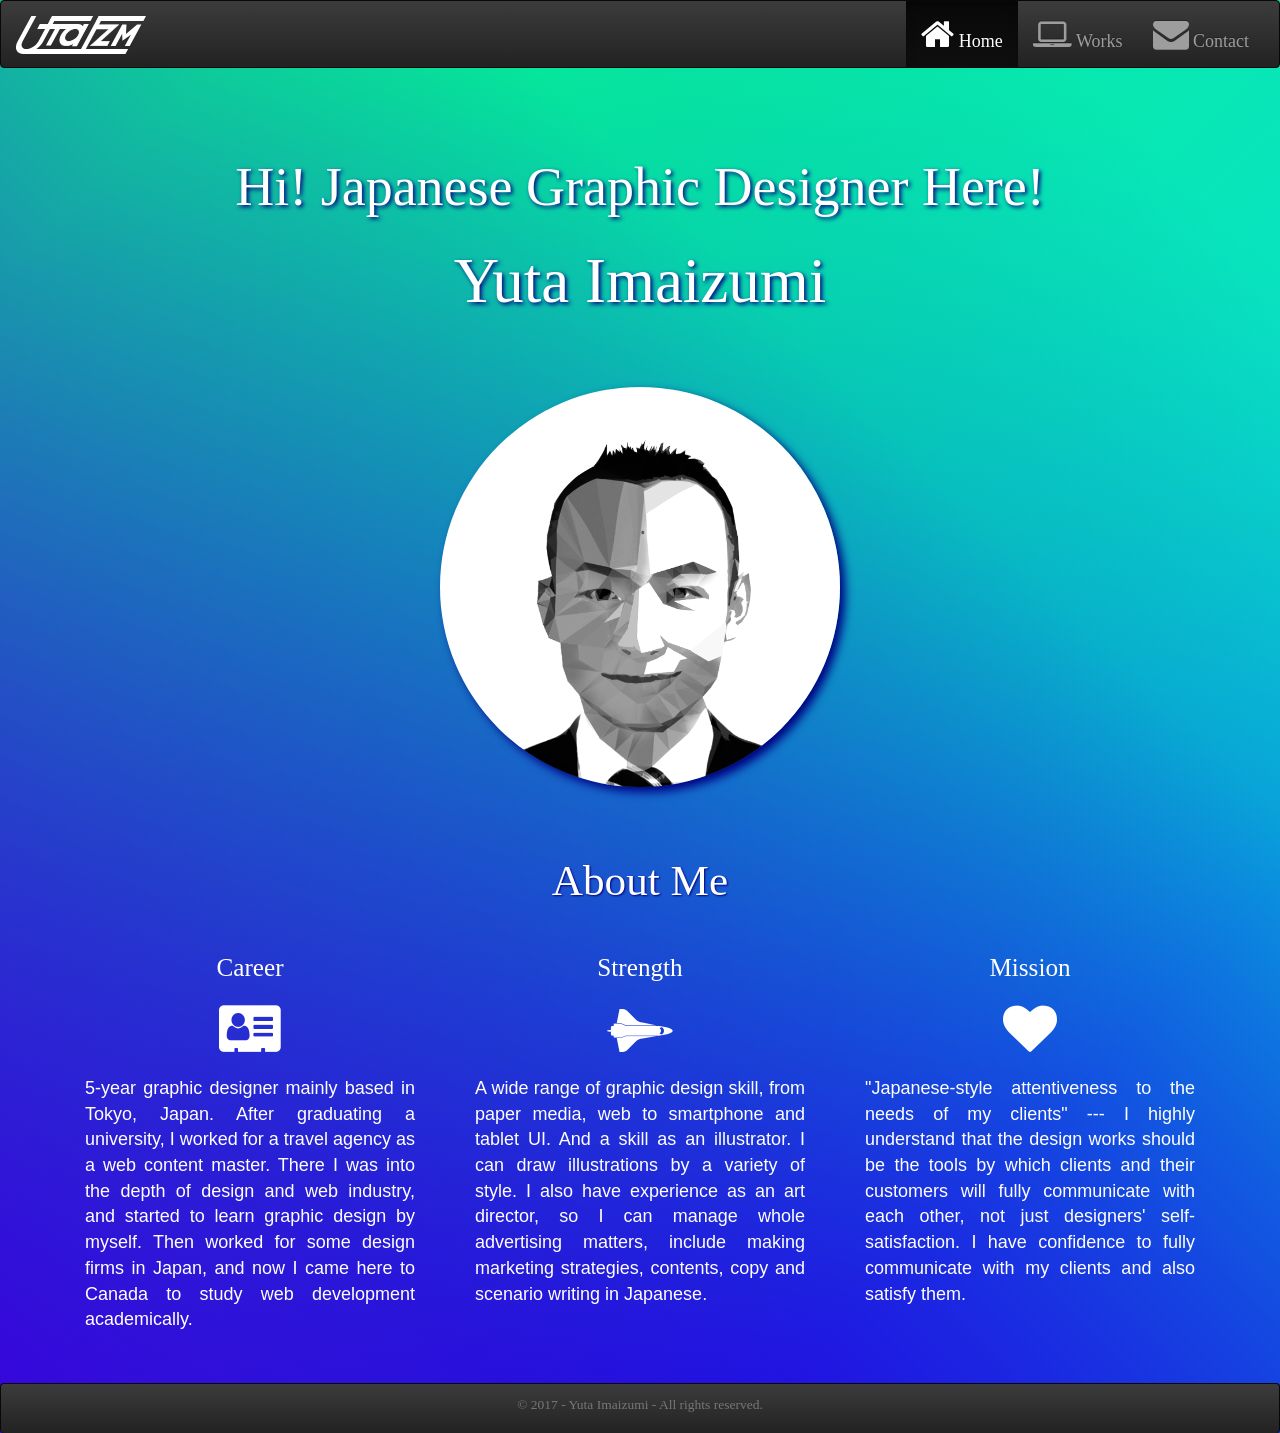
==== mypf-3/index.html @ 5890c235 "Initial Commit (already changed bower.json and comments)" ====
<!DOCTYPE html>
<html lang="en">
<head>
    <meta charset="UTF-8">
    <meta name="viewpoint" content="width=device-width, initial-scale=1">
    <title>Yuta Imaizumi Portfolio | Home</title>
    <!-- CSS here -->
    <link rel="stylesheet" href="./Scripts/lib/bootstrap/dist/css/bootstrap.min.css">
    <link rel="stylesheet" href="./Scripts/lib/bootstrap/dist/css/bootstrap-theme.min.css">
    <link rel="stylesheet" href="./Scripts/lib/font-awesome/css/font-awesome.min.css">
    <link rel="stylesheet" href="./Contents/app.css">
</head>
<body>

    <!-- navigation section -->
<nav class="navbar navbar-inverse">
  <div class="container-fluid">
    <!-- Brand and toggle get grouped for better mobile display -->
    <div class="navbar-header">
      <button type="button" class="navbar-toggle collapsed" data-toggle="collapse" data-target="#bs-example-navbar-collapse-1" aria-expanded="false">
        <span class="sr-only">Toggle navigation</span>
        <span class="icon-bar"></span>
        <span class="icon-bar"></span>
        <span class="icon-bar"></span>
      </button>
      <a class="navbar-brand" href="index.html"><img src="Assets/yuta-logo.svg" alt="Yuta Imaizumi logo" id="logo"></a>
    </div>

    <!-- Collect the nav links, forms, and other content for toggling -->
    <div class="collapse navbar-collapse" id="bs-example-navbar-collapse-1">
      <ul class="nav navbar-nav navbar-right">
        <li class="active"><a href="index.html"><i class="fa fa-home fa-2x"></i> Home</a></li>
        <li><a href="works.html"><i class="fa fa-laptop fa-2x"></i> Works</a></li>
        <li><a href="contact.html"><i class="fa fa-envelope fa-2x"></i> Contact</a></li>
      </ul>
    </div><!-- /.navbar-collapse -->
  </div><!-- /.container-fluid -->
</nav>

<!-- main content -->
<div id="content">
    <h1 id="greeting"></h1>    
    <h1 id="myname"></h1>
    <img src="Assets/me.gif" alt="Current pic of Yuta Imaizumi" id="mepic">
    <h2 id="aboutme"></h2>

<!-- 3 column start -->
    <div class="container">

        <!-- 3 Columns on PC and 1 column on SP -->
        <div class="row">
            <div class="col-xs-12 col-md-4 adjust-y">
                <h3 id="careertitle"></h3>
                <p id="iconcentr"><i class="fa fa-address-card fa-3x"></i></p>
                <p id="careerp"></p>
            </div>
            <div class="col-xs-12 col-md-4 adjust-y">
                <h3 id="strengthtitle"></h3>
                <p id="iconcentr"><i class="fa fa-space-shuttle fa-3x"></i></p> 
                <p id="strengthp"></p>      
            </div>
            <div class="col-xs-12 col-md-4 adjust-y">
                <h3 id="missiontitle"></h3>
                <p id="iconcentr"><i class="fa fa-heart fa-3x"></i></p> 
                <p id="missionp"></p>
            </div>
        </div>
    </div>
</div>

    <!-- footer section -->
<nav class="navbar navbar-inverse navbar-bottom" id="footerToBottom">
  <div class="footer">
    <h4 id="footercr"><small>&copy; 2017 - Yuta Imaizumi - All rights reserved.</small></h4>
  </div>
</nav>


    <!-- JavaScript here -->
    <script src="./Scripts/lib/jquery/dist/jquery.js"></script>
    <script src="./Scripts/lib/bootstrap/dist/js/bootstrap.min.js"></script>
    <script src="./Scripts/app.js"></script>
</body>
</html>
---- mypf-3/Contents/app.css ----
/* This is my original CSS data of whole pages (Assignment 3). 
    File name : app.css
    Author's name : Yuta Imaizumi #200333869
    Web site name : Yuta Imaizumi Portfolio */


/* main decoration */

body {
	background:
		-webkit-linear-gradient(45deg, hsla(254, 96%, 44%, 1) 0%, hsla(254, 96%, 44%, 0) 70%),
		-webkit-linear-gradient(315deg, hsla(154, 96%, 49%, 1) 10%, hsla(154, 96%, 49%, 0) 80%),
		-webkit-linear-gradient(225deg, hsla(179, 91%, 45%, 1) 10%, hsla(179, 91%, 45%, 0) 80%),
		-webkit-linear-gradient(135deg, hsla(240, 96%, 47%, 1) 100%, hsla(240, 96%, 47%, 0) 70%);
	background:
		linear-gradient(45deg, hsla(254, 96%, 44%, 1) 0%, hsla(254, 96%, 44%, 0) 70%),
		linear-gradient(135deg, hsla(154, 96%, 49%, 1) 10%, hsla(154, 96%, 49%, 0) 80%),
		linear-gradient(225deg, hsla(179, 91%, 45%, 1) 10%, hsla(179, 91%, 45%, 0) 80%),
		linear-gradient(315deg, hsla(240, 96%, 47%, 1) 100%, hsla(240, 96%, 47%, 0) 70%);
    font-family: Georgia, "Times New Roman", serif;
    color: white;
    font-size: 18px;
}

#greeting {
    font-size: 3em;
    text-shadow: 2px 2px 4px #000080;
    margin-top: 90px;
    margin-bottom: 30px;  /* h1 */
}
#myname {
    font-size: 3.5em;
    text-shadow: 2px 2px 4px #000080;
    margin-top: 0px;
    margin-bottom: 70px;  /* h1 */
}

h2 {
    font-size: 2.4em;
    text-shadow: 1px 1px 2px #000080;
    margin-top: 70px;
    margin-bottom: 30px;
}

h3 {
    font-size: 1.4em;
    margin: 20px;
    text-align: center;
}

p {
    text-align: justify;
    margin-top: 20px;
    margin-bottom: 50px;
    font-family: Helvetica, arial, sans-serif;
}

/* footer to bottom of pages*/

#footerToBottom {
    margin-bottom: 0px;
    border-bottom-width: 0px;
}

#container { 
  color : dimgray;
  margin-right: auto;
  margin-left : auto;
  width:960px;
}

/* image size setting */
#logo {
    width: 130px;
}

#mepic {
  border-radius: 50%;
  height: 400px;
  width: 400px;
  box-shadow: 5px 5px 10px #000080;
}

#worksimg {
    width: 100%;
}

/* 3 column portion wide adjust */

.adjust-y {
    padding-left: 30px;
    padding-right: 30px;
}

/* main texts set to center */

#content{
    text-align: center;
}

#footercr {
    text-align: center;
}

/* set whole icon by font awesome to center */
#iconcentr {
    text-align: center;
    margin: 0px;
}

/* Link colors (set to all pages) */
a:link { 
    color: white; 
}
a:visited { 
    color: white; 
}
a:hover { 
    text-decoration: none;
    color: #ffffb7; 
    filter: alpha(opacity=70);
    -moz-opacity:0.70;
    opacity:0.70;
}
a:active { 
    color: white; 
}

/* Link colors (send button only)*/
#sendbtn:link { 
    color: dimgray; 
}
#sendbtn:visited { 
    color: dimgray; 
}
#sendbtn:hover { 
    text-decoration: none;
    color: darkslategray; 
    filter: alpha(opacity=70);
    -moz-opacity:0.70;
    opacity:0.70;
}
#sendbtn:active { 
    color: dimgray; 
}


/* form layout adjusting */
#mandatory {
    text-align: center;
}

.btn {
    margin-top: 20px; 
    margin-bottom: 40px;
}
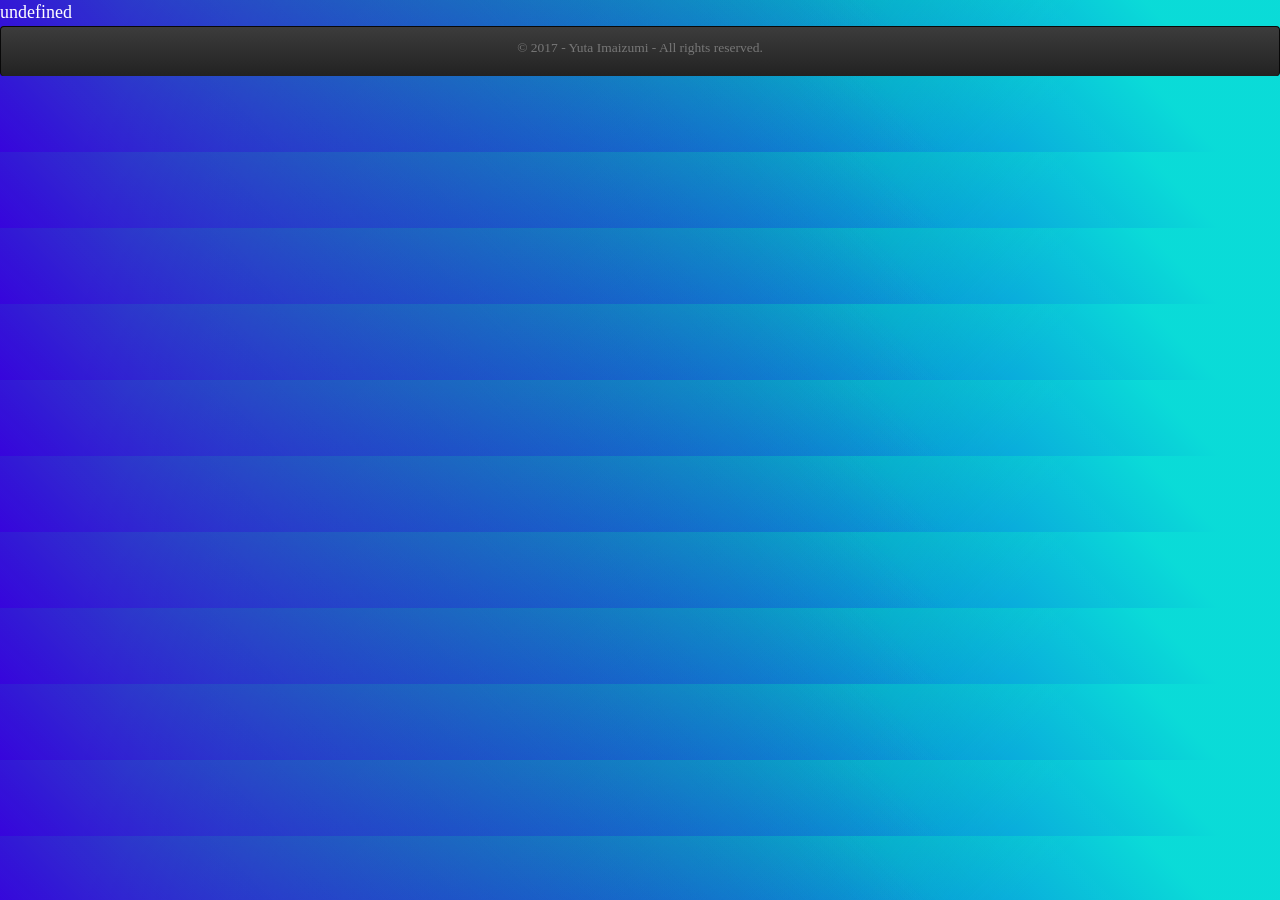
==== commit 9dcab360: "Navi divide, Home page jason add" ====
--- a/mypf-3/index.html
+++ b/mypf-3/index.html
@@ -13,58 +13,17 @@
 <body>
 
     <!-- navigation section -->
-<nav class="navbar navbar-inverse">
-  <div class="container-fluid">
-    <!-- Brand and toggle get grouped for better mobile display -->
-    <div class="navbar-header">
-      <button type="button" class="navbar-toggle collapsed" data-toggle="collapse" data-target="#bs-example-navbar-collapse-1" aria-expanded="false">
-        <span class="sr-only">Toggle navigation</span>
-        <span class="icon-bar"></span>
-        <span class="icon-bar"></span>
-        <span class="icon-bar"></span>
-      </button>
-      <a class="navbar-brand" href="index.html"><img src="Assets/yuta-logo.svg" alt="Yuta Imaizumi logo" id="logo"></a>
-    </div>
-
-    <!-- Collect the nav links, forms, and other content for toggling -->
-    <div class="collapse navbar-collapse" id="bs-example-navbar-collapse-1">
-      <ul class="nav navbar-nav navbar-right">
-        <li class="active"><a href="index.html"><i class="fa fa-home fa-2x"></i> Home</a></li>
-        <li><a href="works.html"><i class="fa fa-laptop fa-2x"></i> Works</a></li>
-        <li><a href="contact.html"><i class="fa fa-envelope fa-2x"></i> Contact</a></li>
-      </ul>
-    </div><!-- /.navbar-collapse -->
-  </div><!-- /.container-fluid -->
-</nav>
+    <div id="mainNav"></div>
 
 <!-- main content -->
 <div id="content">
-    <h1 id="greeting"></h1>    
-    <h1 id="myname"></h1>
-    <img src="Assets/me.gif" alt="Current pic of Yuta Imaizumi" id="mepic">
-    <h2 id="aboutme"></h2>
+    <div id="greetingsMain"></div>
 
 <!-- 3 column start -->
     <div class="container">
 
         <!-- 3 Columns on PC and 1 column on SP -->
-        <div class="row">
-            <div class="col-xs-12 col-md-4 adjust-y">
-                <h3 id="careertitle"></h3>
-                <p id="iconcentr"><i class="fa fa-address-card fa-3x"></i></p>
-                <p id="careerp"></p>
-            </div>
-            <div class="col-xs-12 col-md-4 adjust-y">
-                <h3 id="strengthtitle"></h3>
-                <p id="iconcentr"><i class="fa fa-space-shuttle fa-3x"></i></p> 
-                <p id="strengthp"></p>      
-            </div>
-            <div class="col-xs-12 col-md-4 adjust-y">
-                <h3 id="missiontitle"></h3>
-                <p id="iconcentr"><i class="fa fa-heart fa-3x"></i></p> 
-                <p id="missionp"></p>
-            </div>
-        </div>
+        <div class="row" id="aboutmeDetails"></div>
     </div>
 </div>
 
